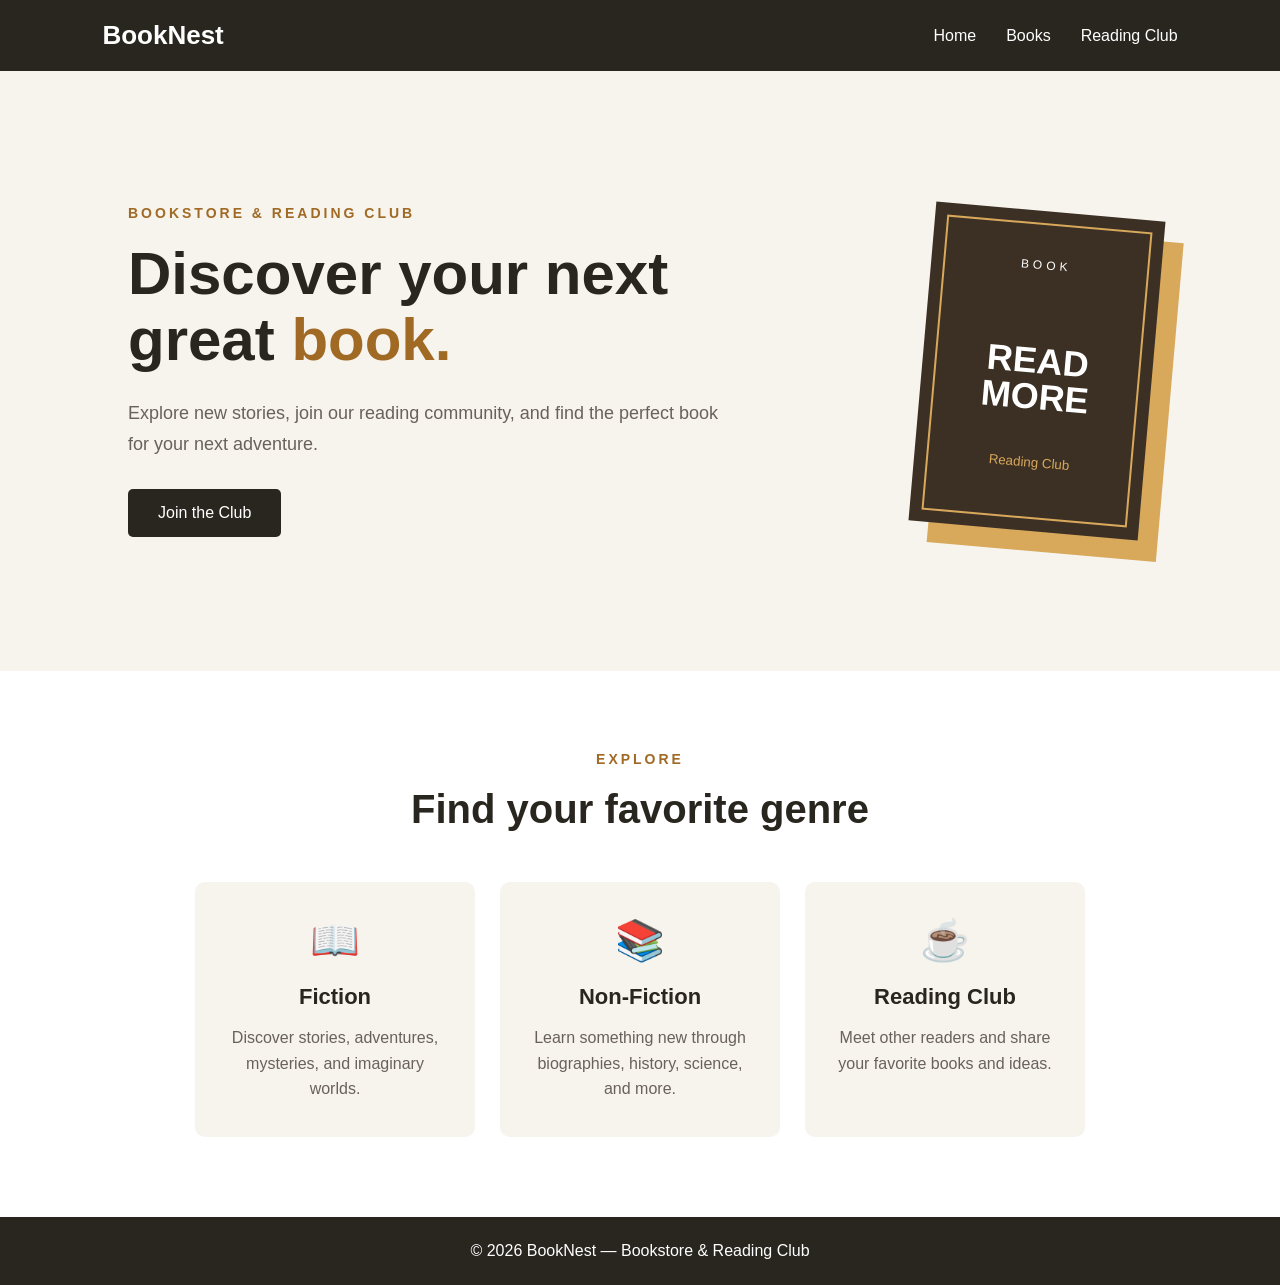
==== index.html @ 5b7176d5 "FIRST TASK IN JS" ====
<!DOCTYPE html>
<html lang="en">
<head>
    <meta charset="UTF-8">
    <meta name="viewport" content="width=device-width, initial-scale=1.0">
    <title>Bookstore & Reading Club</title>

    <link rel="stylesheet" href="style.css">
</head>

<body>

    <header>
        <nav>
            <h1>BookNest</h1>

            <ul>
                <li><a href="#home">Home</a></li>
                <li><a href="#books">Books</a></li>
                <li><a href="#club">Reading Club</a></li>
            </ul>
        </nav>
    </header>

    <main>

        <section id="home" class="hero">
            <div class="hero-content">
                <p class="subtitle">BOOKSTORE & READING CLUB</p>

                <h2>Discover your next<br>great <span>book.</span></h2>

                <p>
                    Explore new stories, join our reading community,
                    and find the perfect book for your next adventure.
                </p>

                <button>Join the Club</button>
            </div>

            <div class="hero-book">
                <div class="book">
                    <div class="book-cover">
                        <span>BOOK</span>
                        <h3>READ<br>MORE</h3>
                        <small>Reading Club</small>
                    </div>
                </div>
            </div>
        </section>

        <section id="books" class="books-section">
            <p class="subtitle">EXPLORE</p>
            <h2>Find your favorite genre</h2>

            <div class="cards">

                <div class="card">
                    <div class="icon">📖</div>
                    <h3>Fiction</h3>
                    <p>
                        Discover stories, adventures, mysteries,
                        and imaginary worlds.
                    </p>
                </div>

                <div class="card">
                    <div class="icon">📚</div>
                    <h3>Non-Fiction</h3>
                    <p>
                        Learn something new through biographies,
                        history, science, and more.
                    </p>
                </div>

                <div class="card">
                    <div class="icon">☕</div>
                    <h3>Reading Club</h3>
                    <p>
                        Meet other readers and share your favorite
                        books and ideas.
                    </p>
                </div>

            </div>
        </section>

    </main>

    <footer id="club">
        <p>© 2026 BookNest — Bookstore & Reading Club</p>
    </footer>

    <script src="app.js"></script>
</body>
</html>
---- style.css ----
* {
    margin: 0;
    padding: 0;
    box-sizing: border-box;
}

body {
    font-family: Arial, sans-serif;
    background: #f7f3ed;
    color: #29251f;
}

header {
    background: #29251f;
    color: white;
    padding: 20px 8%;
}

nav {
    display: flex;
    justify-content: space-between;
    align-items: center;
}

nav h1 {
    font-size: 26px;
}

nav ul {
    display: flex;
    gap: 30px;
    list-style: none;
}

nav a {
    color: white;
    text-decoration: none;
}

nav a:hover {
    color: #d8a85b;
}

.hero {
    min-height: 600px;
    padding: 80px 10%;
    display: flex;
    justify-content: space-between;
    align-items: center;
    gap: 50px;
}

.hero-content {
    max-width: 600px;
}

.subtitle {
    color: #a06a25;
    font-size: 14px;
    font-weight: bold;
    letter-spacing: 3px;
    margin-bottom: 20px;
}

.hero h2 {
    font-size: 60px;
    line-height: 1.1;
    margin-bottom: 25px;
}

.hero h2 span {
    color: #a06a25;
}

.hero-content > p:not(.subtitle) {
    color: #68625a;
    font-size: 18px;
    line-height: 1.7;
    margin-bottom: 30px;
}

button {
    border: none;
    background: #29251f;
    color: white;
    padding: 15px 30px;
    border-radius: 5px;
    font-size: 16px;
    cursor: pointer;
}

button:hover {
    background: #a06a25;
}

.hero-book {
    display: flex;
    justify-content: center;
    align-items: center;
}

.book {
    width: 230px;
    height: 320px;
    background: #3c3025;
    padding: 12px;
    box-shadow: 20px 20px 0 #d8a85b;
    transform: rotate(5deg);
}

.book-cover {
    height: 100%;
    border: 2px solid #d8a85b;
    color: white;
    padding: 30px 20px;
    text-align: center;
}

.book-cover span {
    font-size: 12px;
    letter-spacing: 4px;
}

.book-cover h3 {
    font-size: 36px;
    margin-top: 70px;
    line-height: 1;
}

.book-cover small {
    display: block;
    margin-top: 40px;
    color: #d8a85b;
}

.books-section {
    background: white;
    padding: 80px 10%;
    text-align: center;
}

.books-section h2 {
    font-size: 40px;
    margin-bottom: 50px;
}

.cards {
    display: flex;
    justify-content: center;
    gap: 25px;
    flex-wrap: wrap;
}

.card {
    width: 280px;
    padding: 35px 25px;
    background: #f7f3ed;
    border-radius: 10px;
    transition: 0.3s;
}

.card:hover {
    transform: translateY(-8px);
}

.icon {
    font-size: 40px;
    margin-bottom: 20px;
}

.card h3 {
    font-size: 22px;
    margin-bottom: 15px;
}

.card p {
    color: #68625a;
    line-height: 1.6;
}

footer {
    background: #29251f;
    color: white;
    text-align: center;
    padding: 25px;
}

@media (max-width: 768px) {

    nav {
        flex-direction: column;
        gap: 20px;
    }

    .hero {
        flex-direction: column;
        text-align: center;
        padding: 60px 5%;
    }

    .hero h2 {
        font-size: 42px;
    }

    .hero-book {
        margin-top: 30px;
    }

    nav ul {
        gap: 15px;
    }
}
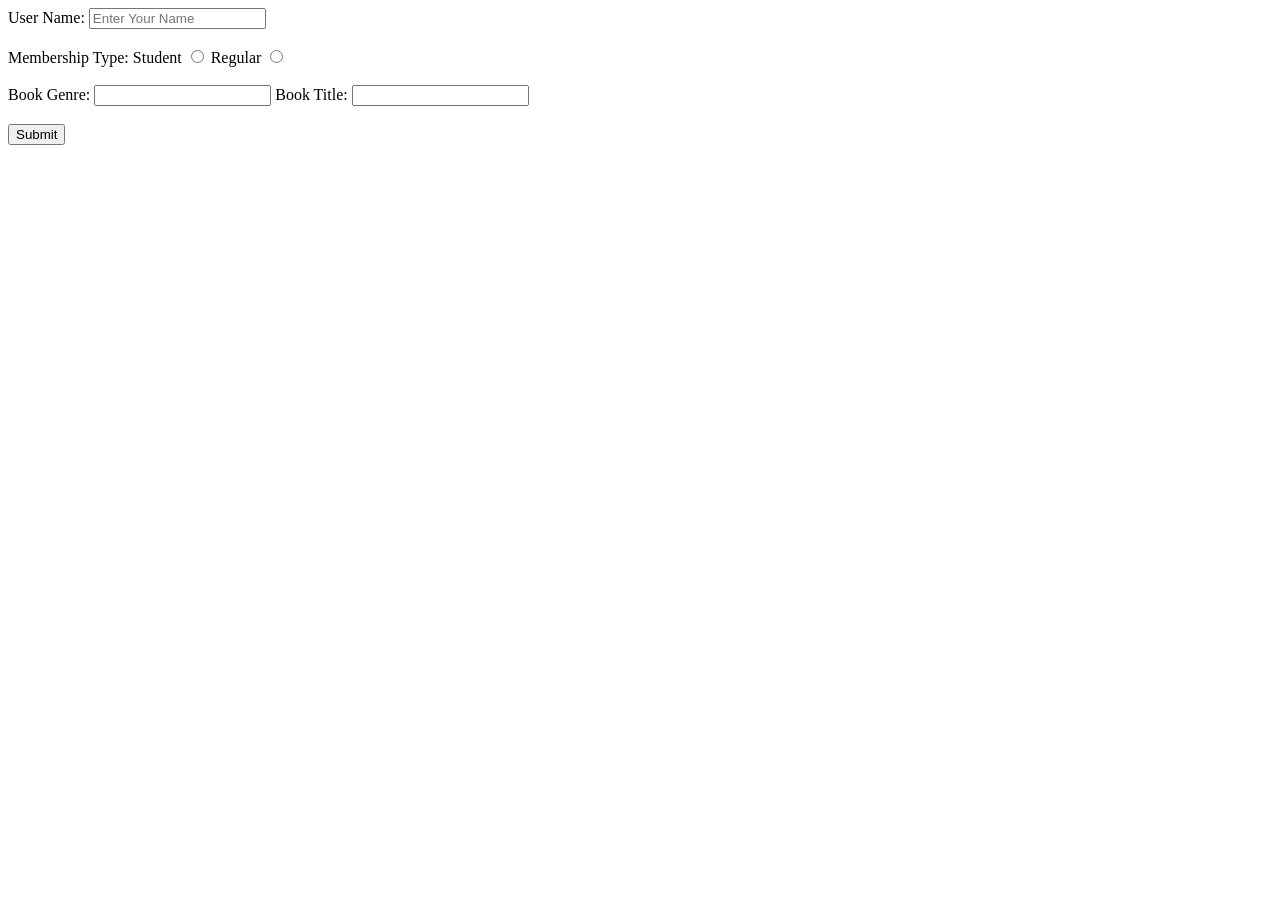
==== commit f3a8670f: "EX3 BASIC BOOKSTORE" ====
--- a/index.html
+++ b/index.html
@@ -1,97 +1,31 @@
-
 <!DOCTYPE html>
 <html lang="en">
 <head>
-    <meta charset="UTF-8">
-    <meta name="viewport" content="width=device-width, initial-scale=1.0">
     <title>Bookstore & Reading Club</title>
+</head>
+<body>
+    
+        <label >User Name:</label>
+        <input type="text" id="userName" placeholder="Enter Your Name">
+        <br>
+        <br>
+        <label >Membership Type:</label>
+        <label >Student</label>
+        <input type="radio" name="membershipType" id="student" >
+        <label >Regular</label>
+        <input type="radio" name="membershipType" id="regular">
+        <br>
+        <br>
+        <label >Book Genre:</label>
+        <input type="text" id="bookGenre">
+        <label >Book Title:</label>
+        <input type="text" id="bookTitle">
+        <br>
+        <br>
+        <button id="submitBtn">Submit</button>
+       
+<div id="resultCard">  </div>
 
-    <link rel="stylesheet" href="style.css">
-</head>
-
-<body>
-
-    <header>
-        <nav>
-            <h1>BookNest</h1>
-
-            <ul>
-                <li><a href="#home">Home</a></li>
-                <li><a href="#books">Books</a></li>
-                <li><a href="#club">Reading Club</a></li>
-            </ul>
-        </nav>
-    </header>
-
-    <main>
-
-        <section id="home" class="hero">
-            <div class="hero-content">
-                <p class="subtitle">BOOKSTORE & READING CLUB</p>
-
-                <h2>Discover your next<br>great <span>book.</span></h2>
-
-                <p>
-                    Explore new stories, join our reading community,
-                    and find the perfect book for your next adventure.
-                </p>
-
-                <button>Join the Club</button>
-            </div>
-
-            <div class="hero-book">
-                <div class="book">
-                    <div class="book-cover">
-                        <span>BOOK</span>
-                        <h3>READ<br>MORE</h3>
-                        <small>Reading Club</small>
-                    </div>
-                </div>
-            </div>
-        </section>
-
-        <section id="books" class="books-section">
-            <p class="subtitle">EXPLORE</p>
-            <h2>Find your favorite genre</h2>
-
-            <div class="cards">
-
-                <div class="card">
-                    <div class="icon">📖</div>
-                    <h3>Fiction</h3>
-                    <p>
-                        Discover stories, adventures, mysteries,
-                        and imaginary worlds.
-                    </p>
-                </div>
-
-                <div class="card">
-                    <div class="icon">📚</div>
-                    <h3>Non-Fiction</h3>
-                    <p>
-                        Learn something new through biographies,
-                        history, science, and more.
-                    </p>
-                </div>
-
-                <div class="card">
-                    <div class="icon">☕</div>
-                    <h3>Reading Club</h3>
-                    <p>
-                        Meet other readers and share your favorite
-                        books and ideas.
-                    </p>
-                </div>
-
-            </div>
-        </section>
-
-    </main>
-
-    <footer id="club">
-        <p>© 2026 BookNest — Bookstore & Reading Club</p>
-    </footer>
-
-    <script src="app.js"></script>
+<script src="app.js"></script>
 </body>
-</html>
+</html>
